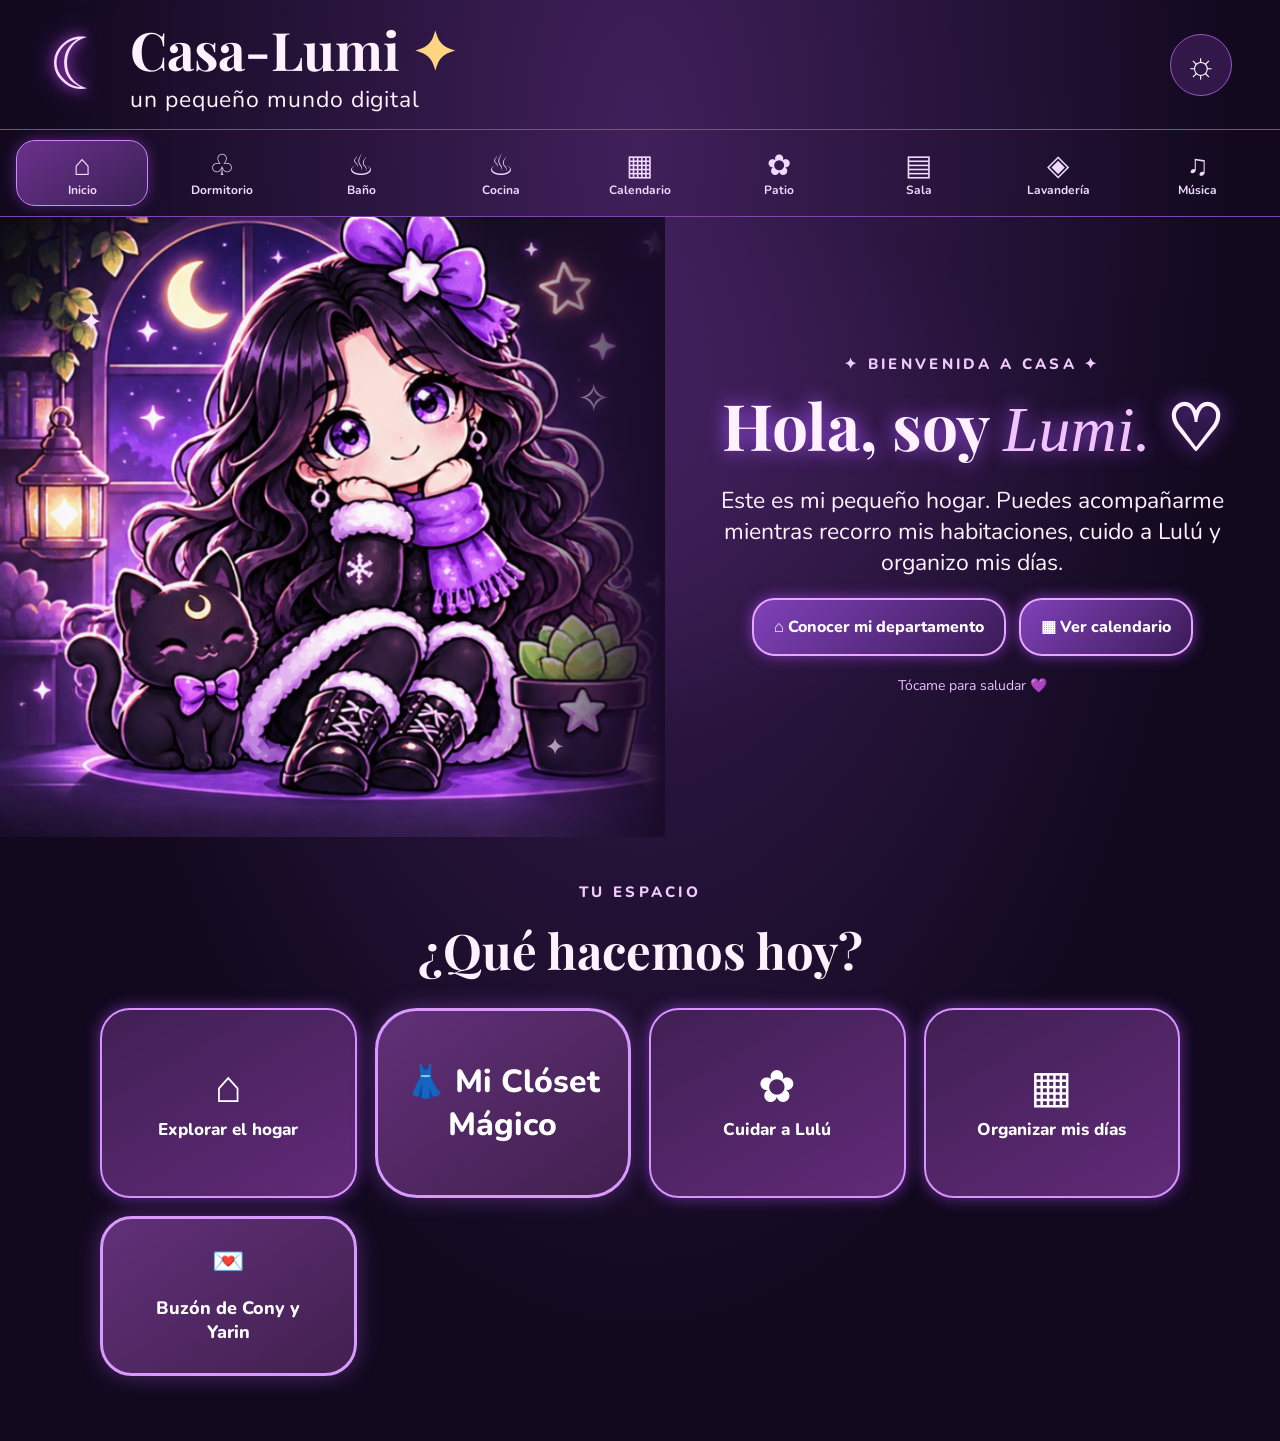
==== index.html @ df4fd211 "Add message box link to activities section Added a new message box link to the activities section." ====
<!doctype html>
<html lang="es">
<head>
  <meta charset="utf-8">
  <meta name="viewport" content="width=device-width,initial-scale=1">
  <meta name="theme-color" content="#160b25">
  <title>Casa-Lumi 2D</title>
  <link rel="stylesheet" href="styles.css">
  <script src="app.js" defer></script>

  <style>
    /* Tarjeta del buzón: no modifica las demás */
    .tarjetas > a.boton-buzon {
      display: flex;
      flex-direction: column;
      align-items: center;
      justify-content: center;
      gap: 12px;
      min-height: 160px;
      padding: 22px;
      border: 3px solid #d99aff;
      border-radius: 32px;
      background: linear-gradient(145deg, #613078, #42204f);
      color: #fff;
      font: inherit;
      font-size: 26px;
      font-weight: 800;
      text-decoration: none;
      text-align: center;
      box-shadow: 0 0 22px rgba(190,99,255,.35);
      transition: transform .2s ease;
    }

    .tarjetas > a.boton-buzon:hover {
      transform: translateY(-3px);
    }

    .tarjetas > a.boton-buzon span {
      font-size: 18px;
    }
  </style>
</head>

<body>
  <header class="cabecera">
    <div class="marca">
      <span class="luna">☾</span>
      <div>
        <h1>Casa-Lumi <span>✦</span></h1>
        <p>un pequeño mundo digital</p>
      </div>
    </div>
    <button id="luz" class="luz" aria-label="Cambiar iluminación">☼</button>
  </header>

  <nav class="menu" aria-label="Navegación">
    <button class="activo" data-seccion="inicio">⌂ <small>Inicio</small></button>
    <button data-seccion="dormitorio">♧ <small>Dormitorio</small></button>
    <button data-seccion="bano">♨ <small>Baño</small></button>
    <button data-seccion="cocina">♨ <small>Cocina</small></button>
    <button data-seccion="calendario">▦ <small>Calendario</small></button>
    <button data-seccion="patio">✿ <small>Patio</small></button>
    <button data-seccion="sala">▤ <small>Sala</small></button>
    <button data-seccion="lavanderia">◈ <small>Lavandería</small></button>
    <button data-seccion="musica">♫ <small>Música</small></button>
  </nav>

  <main>
    <section id="inicio" class="pantalla visible">
      <div class="hero">
        <div class="arte">
          <img
            src="assets/lumi-referencia.png"
            alt="Lumi junto a su gatito y Lulú"
            class="lumi"
            id="lumi"
          >
          <span class="estrella e1">✦</span>
          <span class="estrella e2">✧</span>
          <span class="estrella e3">✦</span>
        </div>

        <div class="presentacion">
          <p class="eyebrow">✦ BIENVENIDA A CASA ✦</p>
          <h2>Hola, soy <em>Lumi.</em> ♡</h2>
          <p>
            Este es mi pequeño hogar. Puedes acompañarme
            mientras recorro mis habitaciones, cuido a Lulú
            y organizo mis días.
          </p>

          <div class="acciones">
            <button data-ir="sala">⌂ Conocer mi departamento</button>
            <button data-ir="calendario">▦ Ver calendario</button>
          </div>

          <p id="saludo" aria-live="polite" class="mensaje">
            Tócame para saludar 💜
          </p>
        </div>
      </div>

      <div class="actividades">
        <p class="eyebrow">TU ESPACIO</p>
        <h2>¿Qué hacemos hoy?</h2>

        <div class="tarjetas">
          <button data-ir="sala">
            ⌂ <span>Explorar el hogar</span>
          </button>

          <a href="dressingroom/vestidor.html" class="boton-closet">
            👗 Mi Clóset Mágico
          </a>

          <button data-ir="patio">
            ✿ <span>Cuidar a Lulú</span>
          </button>

          <button data-ir="calendario">
            ▦ <span>Organizar mis días</span>
          </button>

          <!-- NUEVO: BUZÓN DE MENSAJES -->
          <a href="buzon/index.html" class="boton-buzon">
            💌 <span>Buzón de Cony y Yarin</span>
          </a>
        </div>
      </div>
    </section>

    <section id="habitacion" class="pantalla habitacion">
      <div class="habitacion-panel">
        <p class="eyebrow">CASA-LUMI 2D</p>
        <h2 id="titulo-habitacion"></h2>
        <p id="detalle-habitacion"></p>
        <p class="aviso">
          Esta habitación se construirá en la siguiente fase.
          La portada y su navegación ya funcionan.
        </p>
        <button data-ir="inicio">☾ Volver al inicio</button>
      </div>
    </section>
  </main>
</body>
</html>
---- styles.css ----
@import url('https://fonts.googleapis.com/css2?family=Nunito:wght@400;600;700;800&family=Playfair+Display:wght@600;700&display=swap');
:root{--fondo:#12091f;--panel:#251238;--texto:#fff1ff;--borde:#ab66df;--brillo:#d998ff}*{box-sizing:border-box}body{margin:0;background:radial-gradient(ellipse at 50% 10%,#40205b 0%,var(--fondo) 65%);color:var(--texto);font-family:Nunito,Arial,sans-serif;min-height:100vh}.cabecera{display:flex;justify-content:space-between;align-items:center;padding:14px clamp(16px,4vw,48px);border-bottom:1px solid #8443b5}.marca{display:flex;align-items:center;gap:17px}.luna{font-size:72px;line-height:1;color:#f8d9ff;text-shadow:0 0 12px #d850ff,0 0 28px #a044ff}.marca h1{font-family:'Playfair Display',serif;font-size:clamp(27px,5vw,53px);margin:0}.marca h1 span{color:#ffd583}.marca p{margin:0;font-size:clamp(13px,2vw,23px);letter-spacing:.04em}.luz{border:1px solid #9b53c5;background:#321848;color:white;border-radius:50%;width:62px;height:62px;font-size:35px;cursor:pointer}.menu{display:flex;overflow-x:auto;gap:7px;padding:10px 16px;border-bottom:1px solid #8145ac;scrollbar-width:thin}.menu button{flex:1 0 88px;background:transparent;color:#f1d9ff;border:1px solid transparent;border-radius:19px;font-size:29px;cursor:pointer;padding:7px}.menu small{display:block;font:700 12px Nunito}.menu button.activo,.menu button:hover{background:linear-gradient(145deg,#6b318c,#3a2055);border-color:#ce85ff;box-shadow:0 0 14px #b44eff66}.pantalla{display:none}.pantalla.visible{display:block}.hero{display:grid;grid-template-columns:minmax(0,1.08fr) minmax(0,1fr);align-items:center;min-height:480px;background:radial-gradient(ellipse at 20% 40%,#69328d66,transparent 60%)}.arte{position:relative;overflow:hidden;height:100%;min-height:470px;display:flex;align-items:center;justify-content:center}.arte:after{content:'';position:absolute;inset:0;background:linear-gradient(90deg,transparent 75%,#1a0b29 100%);pointer-events:none}.lumi{width:100%;height:100%;max-height:620px;object-fit:cover;object-position:center;filter:drop-shadow(0 0 18px #d378ff77);animation:respirar 4s ease-in-out infinite;cursor:pointer}.estrella{position:absolute;color:#ffe3ff;text-shadow:0 0 15px #e477ff;animation:brillar 2.8s ease-in-out infinite;pointer-events:none}.e1{top:14%;left:12%;font-size:27px}.e2{top:25%;right:8%;font-size:40px;animation-delay:1s}.e3{bottom:12%;right:15%;font-size:24px;animation-delay:.5s}.presentacion{text-align:center;padding:35px 25px}.eyebrow{letter-spacing:.22em;font-size:15px;font-weight:800;color:#f0cbff}.presentacion h2{font-family:'Playfair Display',serif;font-size:clamp(35px,5vw,67px);line-height:1.12;margin:15px 0;text-shadow:0 0 20px #a753ff}.presentacion h2 em{font-family:cursive;font-weight:400;color:#f3c3ff}.presentacion>p:not(.eyebrow){font-size:clamp(16px,2.2vw,23px);max-width:520px;margin:20px auto}.acciones{display:flex;justify-content:center;gap:13px;flex-wrap:wrap}.acciones button,.habitacion-panel button{background:linear-gradient(135deg,#8141ba,#3a1b57);border:2px solid #e8a6ff;border-radius:23px;color:white;padding:16px 20px;font:800 16px Nunito;box-shadow:0 0 14px #b84bff99;cursor:pointer}.mensaje{font-size:14px!important;color:#e6c0ff}.actividades{text-align:center;padding:30px 20px 65px}.actividades h2{font:700 clamp(29px,4vw,49px) 'Playfair Display',serif;margin:7px 0 26px}.tarjetas{display:grid;grid-template-columns:repeat(4,1fr);gap:18px;max-width:1080px;margin:auto}.tarjetas button{min-height:145px;background:linear-gradient(150deg,#402054,#612a78);border:2px solid #d893ff;border-radius:30px;box-shadow:0 0 15px #b24dff88;color:white;font-size:45px;cursor:pointer}.tarjetas span{display:block;font:800 17px Nunito;margin:5px 10px}.habitacion{padding:50px 20px}.habitacion-panel{max-width:670px;margin:auto;text-align:center;padding:55px 25px;background:#28153b;border:1px solid #9d63c7;border-radius:30px}.habitacion-panel h2{font:700 42px 'Playfair Display',serif}.aviso{color:#cfb4df}@keyframes respirar{0%,100%{transform:translateY(0) rotate(-.4deg)}50%{transform:translateY(-8px) rotate(.4deg)}}@keyframes brillar{0%,100%{opacity:.35;transform:scale(.85)}50%{opacity:1;transform:scale(1.2)}}.saludando{animation:saludar .8s ease-in-out 2!important}@keyframes saludar{0%,100%{transform:rotate(0)}30%{transform:rotate(-2deg)}70%{transform:rotate(2deg)}}body.claro{--fondo:#311747;--panel:#5a2b75}@media(max-width:720px){.hero{grid-template-columns:1fr}.arte{min-height:360px;height:420px}.lumi{object-fit:contain}.arte:after{background:linear-gradient(0deg,#1a0b29,transparent 18%)}.presentacion{padding:10px 18px 32px}.tarjetas{grid-template-columns:repeat(2,1fr);gap:10px}.tarjetas button{min-height:120px;font-size:36px}.tarjetas span{font-size:14px}.cabecera{padding:12px}.luna{font-size:48px}.luz{width:48px;height:48px;font-size:26px}}@media(prefers-reduced-motion:reduce){*,*:before,*:after{animation:none!important;transition:none!important}}
/* ==================================
   CASA-LUMI
   TARJETA DEL CLÓSET MÁGICO
   ================================== */

.tarjetas > a.boton-closet {
  display: flex;
  flex-direction: column;
  align-items: center;
  justify-content: center;
  gap: 18px;

  width: 100%;
  min-height: 190px;
  padding: 24px;

  background: linear-gradient(
    145deg,
    #613078,
    #42204f
  );

  border: 3px solid #d99aff;
  border-radius: 42px;

  color: #ffffff;
  text-decoration: none;
  text-align: center;

  font-size: 32px;
  font-weight: 800;
  font-family: inherit;

  box-shadow:
    0 0 22px rgba(190, 99, 255, 0.35);

  cursor: pointer;
  transition: transform 0.2s ease;
}

.tarjetas > a.boton-closet span {
  display: block;
  font-size: 24px;
  font-weight: 800;
}

.tarjetas > a.boton-closet:hover {
  transform: translateY(-3px);
}

.tarjetas > a.boton-closet:active {
  transform: scale(0.97);
}
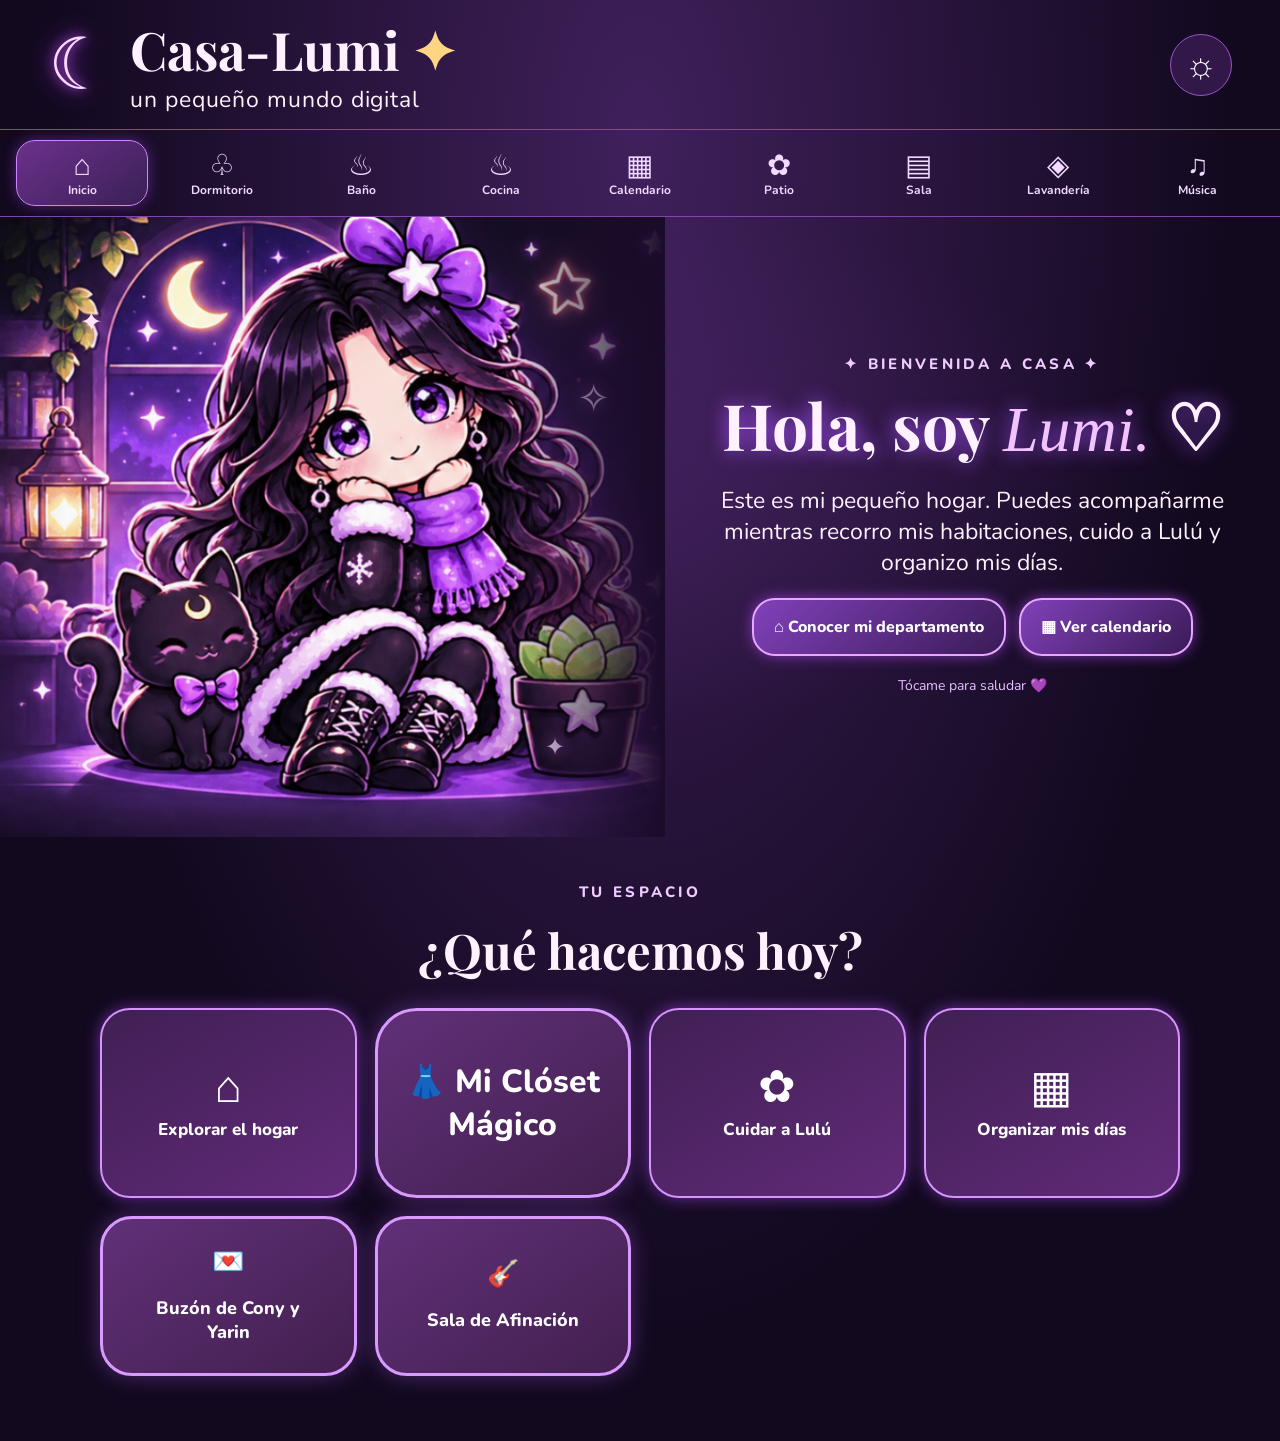
==== commit 79cca8a3: "Add Sala de Afinación button to index.html" ====
--- a/index.html
+++ b/index.html
@@ -38,6 +38,45 @@
 
     .tarjetas > a.boton-buzon span {
       font-size: 18px;
+    }
+
+    /* NUEVO: Sala de Afinación */
+    .tarjetas > a.boton-afinacion {
+      display: flex;
+      flex-direction: column;
+      align-items: center;
+      justify-content: center;
+      gap: 12px;
+      min-height: 160px;
+      padding: 22px;
+      border: 3px solid #d99aff;
+      border-radius: 32px;
+      background: linear-gradient(
+        145deg,
+        #613078,
+        #42204f
+      );
+      color: #fff;
+      font: inherit;
+      font-size: 26px;
+      font-weight: 800;
+      text-decoration: none;
+      text-align: center;
+      box-shadow: 0 0 22px rgba(190,99,255,.35);
+      transition: transform .2s ease;
+    }
+
+    .tarjetas > a.boton-afinacion:hover {
+      transform: translateY(-3px);
+    }
+
+    .tarjetas > a.boton-afinacion span {
+      font-size: 18px;
+    }
+
+    .tarjetas > a.boton-afinacion:focus-visible {
+      outline: 3px solid #f1d4ff;
+      outline-offset: 4px;
     }
   </style>
 </head>
@@ -122,9 +161,14 @@
             ▦ <span>Organizar mis días</span>
           </button>
 
-          <!-- NUEVO: BUZÓN DE MENSAJES -->
+          <!-- BUZÓN DE MENSAJES -->
           <a href="buzon/index.html" class="boton-buzon">
             💌 <span>Buzón de Cony y Yarin</span>
+          </a>
+
+          <!-- NUEVO: SALA DE AFINACIÓN -->
+          <a href="afinacion/index.html" class="boton-afinacion">
+            🎸 <span>Sala de Afinación</span>
           </a>
         </div>
       </div>
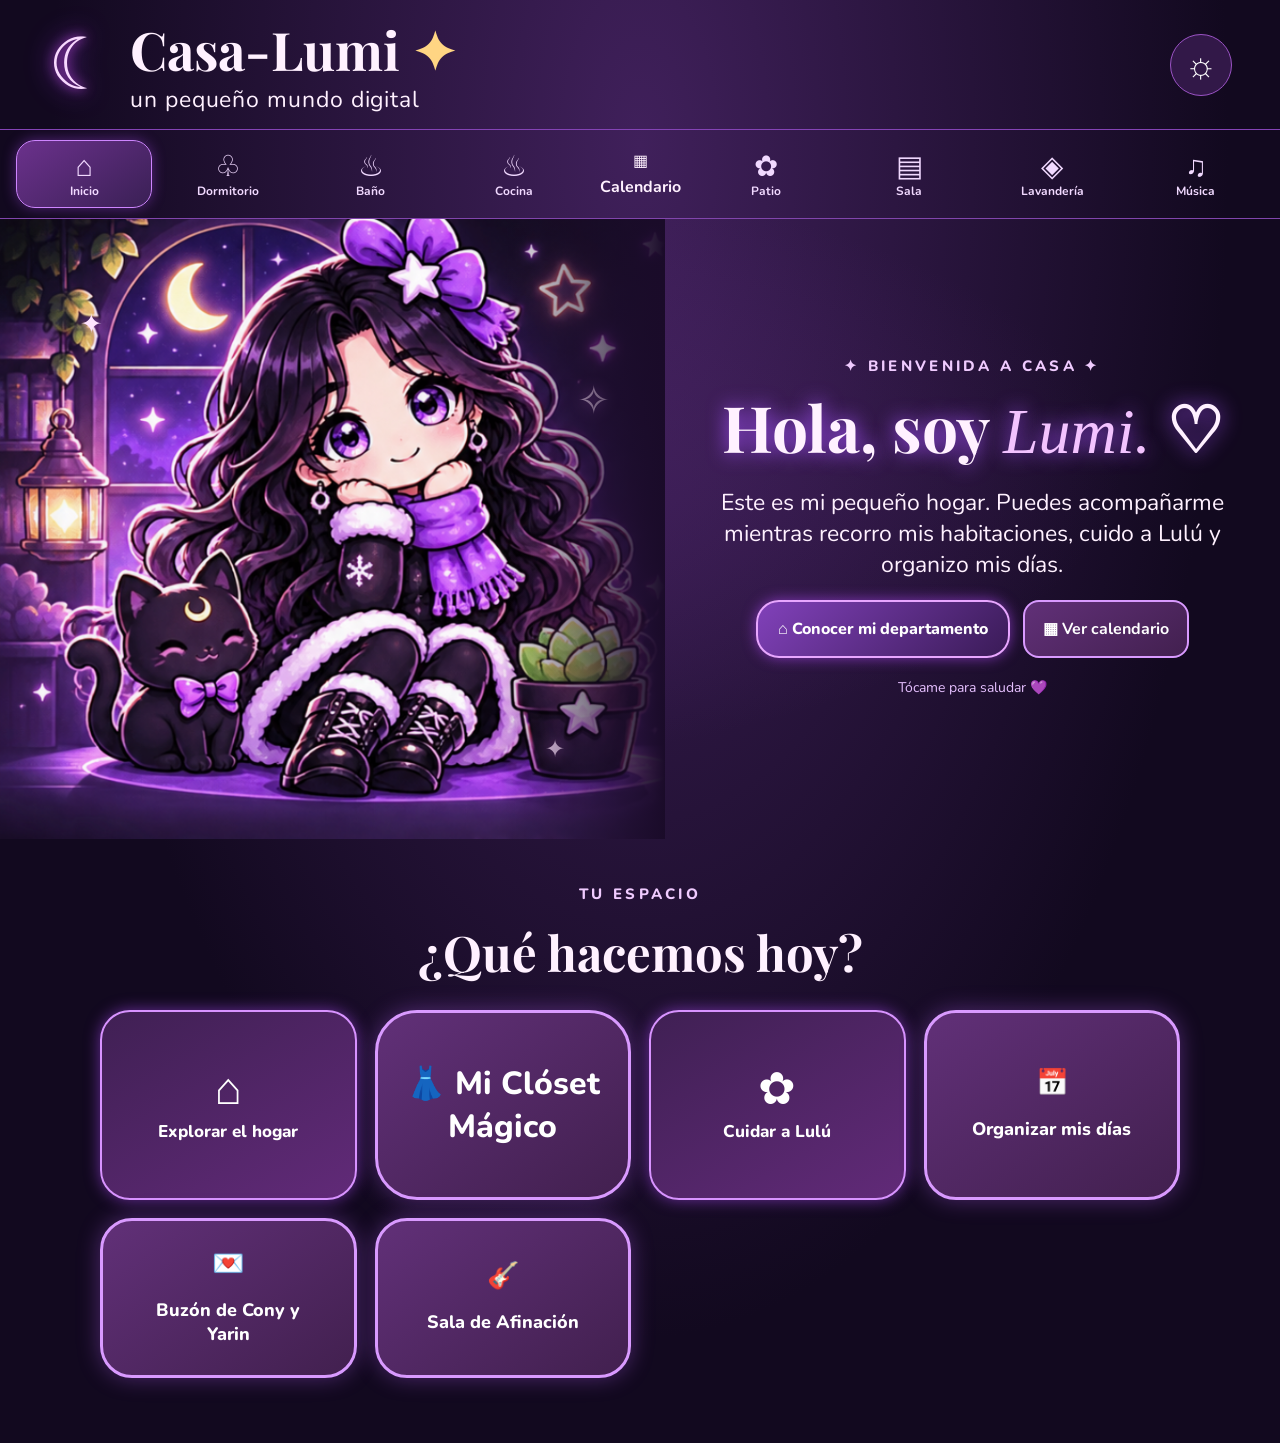
==== commit 0aaa8e8f: "Update index.html with new metadata and styles Added meta description and updated title with an emoj" ====
--- a/index.html
+++ b/index.html
@@ -5,13 +5,21 @@
   <meta charset="utf-8">
   <meta name="viewport" content="width=device-width,initial-scale=1">
   <meta name="theme-color" content="#160b25">
-  <title>Casa-Lumi 2D</title>
-  <link rel="stylesheet" href="styles.css">
-  <script src="app.js" defer></script>
+  <meta name="description" content="Casa-Lumi, un pequeño mundo digital mágico.">
+  <title>Casa-Lumi 2D 💜</title>
+
+  <link rel="stylesheet" href="styles.css?v=4">
+  <script src="app.js?v=4" defer></script>
 
   <style>
-    /* Tarjeta del buzón: no modifica las demás */
-    .tarjetas > a.boton-buzon {
+    /* =====================================
+       CASA-LUMI 💜
+       BOTONES Y ENLACES ESPECIALES
+       ===================================== */
+
+    .tarjetas > a.boton-buzon,
+    .tarjetas > a.boton-afinacion,
+    .tarjetas > a.boton-calendario {
       display: flex;
       flex-direction: column;
       align-items: center;
@@ -28,164 +36,373 @@
       font-weight: 800;
       text-decoration: none;
       text-align: center;
-      box-shadow: 0 0 22px rgba(190,99,255,.35);
-      transition: transform .2s ease;
-    }
-
-    .tarjetas > a.boton-buzon:hover {
+      box-shadow: 0 0 22px rgba(190, 99, 255, 0.35);
+      transition: transform 0.2s ease, box-shadow 0.2s ease;
+      cursor: pointer;
+    }
+
+    .tarjetas > a.boton-buzon:hover,
+    .tarjetas > a.boton-afinacion:hover,
+    .tarjetas > a.boton-calendario:hover {
       transform: translateY(-3px);
-    }
-
-    .tarjetas > a.boton-buzon span {
+      box-shadow: 0 0 28px rgba(190, 99, 255, 0.55);
+    }
+
+    .tarjetas > a.boton-buzon span,
+    .tarjetas > a.boton-afinacion span,
+    .tarjetas > a.boton-calendario span {
       font-size: 18px;
     }
 
-    /* NUEVO: Sala de Afinación */
-    .tarjetas > a.boton-afinacion {
-      display: flex;
+    /* =====================================
+       CALENDARIO EN EL MENÚ PRINCIPAL
+       ===================================== */
+
+    .menu > a.boton-calendario-menu {
+      display: inline-flex;
       flex-direction: column;
       align-items: center;
       justify-content: center;
-      gap: 12px;
-      min-height: 160px;
-      padding: 22px;
-      border: 3px solid #d99aff;
-      border-radius: 32px;
-      background: linear-gradient(
-        145deg,
-        #613078,
-        #42204f
-      );
+      gap: 4px;
+      padding: 10px;
+      border-radius: 12px;
+      color: inherit;
+      text-decoration: none;
+      font: inherit;
+      cursor: pointer;
+    }
+
+    .menu > a.boton-calendario-menu small {
+      font-size: inherit;
+    }
+
+    /* =====================================
+       CALENDARIO EN LA PRESENTACIÓN
+       ===================================== */
+
+    .acciones > a.boton-calendario-inicio {
+      display: inline-flex;
+      align-items: center;
+      justify-content: center;
+      padding: 12px 18px;
+      border: 2px solid #d99aff;
+      border-radius: 16px;
+      background: linear-gradient(145deg, #613078, #42204f);
       color: #fff;
+      text-decoration: none;
       font: inherit;
-      font-size: 26px;
-      font-weight: 800;
-      text-decoration: none;
-      text-align: center;
-      box-shadow: 0 0 22px rgba(190,99,255,.35);
-      transition: transform .2s ease;
-    }
-
-    .tarjetas > a.boton-afinacion:hover {
-      transform: translateY(-3px);
-    }
-
-    .tarjetas > a.boton-afinacion span {
-      font-size: 18px;
-    }
-
-    .tarjetas > a.boton-afinacion:focus-visible {
+      font-weight: bold;
+      cursor: pointer;
+    }
+
+    .acciones > a.boton-calendario-inicio:hover {
+      filter: brightness(1.15);
+    }
+
+    /* =====================================
+       ACCESIBILIDAD
+       ===================================== */
+
+    a.boton-buzon:focus-visible,
+    a.boton-afinacion:focus-visible,
+    a.boton-calendario:focus-visible,
+    a.boton-calendario-menu:focus-visible,
+    a.boton-calendario-inicio:focus-visible {
       outline: 3px solid #f1d4ff;
       outline-offset: 4px;
     }
+
+    @media (prefers-reduced-motion: reduce) {
+      .tarjetas > a.boton-buzon,
+      .tarjetas > a.boton-afinacion,
+      .tarjetas > a.boton-calendario {
+        transition: none;
+      }
+    }
   </style>
 </head>
 
 <body>
+
+  <!-- =====================================
+       CABECERA PRINCIPAL
+       ===================================== -->
+
   <header class="cabecera">
+
     <div class="marca">
+
       <span class="luna">☾</span>
+
       <div>
         <h1>Casa-Lumi <span>✦</span></h1>
         <p>un pequeño mundo digital</p>
       </div>
+
     </div>
-    <button id="luz" class="luz" aria-label="Cambiar iluminación">☼</button>
+
+    <button
+      id="luz"
+      class="luz"
+      type="button"
+      aria-label="Cambiar iluminación"
+    >
+      ☼
+    </button>
+
   </header>
 
+  <!-- =====================================
+       NAVEGACIÓN PRINCIPAL
+       ===================================== -->
+
   <nav class="menu" aria-label="Navegación">
-    <button class="activo" data-seccion="inicio">⌂ <small>Inicio</small></button>
-    <button data-seccion="dormitorio">♧ <small>Dormitorio</small></button>
-    <button data-seccion="bano">♨ <small>Baño</small></button>
-    <button data-seccion="cocina">♨ <small>Cocina</small></button>
-    <button data-seccion="calendario">▦ <small>Calendario</small></button>
-    <button data-seccion="patio">✿ <small>Patio</small></button>
-    <button data-seccion="sala">▤ <small>Sala</small></button>
-    <button data-seccion="lavanderia">◈ <small>Lavandería</small></button>
-    <button data-seccion="musica">♫ <small>Música</small></button>
+
+    <button
+      class="activo"
+      type="button"
+      data-seccion="inicio"
+    >
+      ⌂ <small>Inicio</small>
+    </button>
+
+    <button type="button" data-seccion="dormitorio">
+      ♧ <small>Dormitorio</small>
+    </button>
+
+    <button type="button" data-seccion="bano">
+      ♨ <small>Baño</small>
+    </button>
+
+    <button type="button" data-seccion="cocina">
+      ♨ <small>Cocina</small>
+    </button>
+
+    <!-- CALENDARIO: ENLACE DIRECTO -->
+
+    <a
+      href="calendario/index.html"
+      class="boton-calendario-menu"
+    >
+      ▦ <small>Calendario</small>
+    </a>
+
+    <button type="button" data-seccion="patio">
+      ✿ <small>Patio</small>
+    </button>
+
+    <button type="button" data-seccion="sala">
+      ▤ <small>Sala</small>
+    </button>
+
+    <button type="button" data-seccion="lavanderia">
+      ◈ <small>Lavandería</small>
+    </button>
+
+    <button type="button" data-seccion="musica">
+      ♫ <small>Música</small>
+    </button>
+
   </nav>
 
   <main>
-    <section id="inicio" class="pantalla visible">
+
+    <!-- =====================================
+         PANTALLA DE INICIO
+         ===================================== -->
+
+    <section
+      id="inicio"
+      class="pantalla visible"
+    >
+
       <div class="hero">
+
+        <!-- PERSONAJE OFICIAL DE LUMI -->
+
         <div class="arte">
+
           <img
             src="assets/lumi-referencia.png"
             alt="Lumi junto a su gatito y Lulú"
             class="lumi"
             id="lumi"
           >
-          <span class="estrella e1">✦</span>
-          <span class="estrella e2">✧</span>
-          <span class="estrella e3">✦</span>
+
+          <span class="estrella e1" aria-hidden="true">✦</span>
+          <span class="estrella e2" aria-hidden="true">✧</span>
+          <span class="estrella e3" aria-hidden="true">✦</span>
+
         </div>
 
+        <!-- PRESENTACIÓN -->
+
         <div class="presentacion">
-          <p class="eyebrow">✦ BIENVENIDA A CASA ✦</p>
-          <h2>Hola, soy <em>Lumi.</em> ♡</h2>
+
+          <p class="eyebrow">
+            ✦ BIENVENIDA A CASA ✦
+          </p>
+
+          <h2>
+            Hola, soy <em>Lumi.</em> ♡
+          </h2>
+
           <p>
-            Este es mi pequeño hogar. Puedes acompañarme
-            mientras recorro mis habitaciones, cuido a Lulú
+            Este es mi pequeño hogar.
+            Puedes acompañarme mientras recorro
+            mis habitaciones, cuido a Lulú
             y organizo mis días.
           </p>
 
           <div class="acciones">
-            <button data-ir="sala">⌂ Conocer mi departamento</button>
-            <button data-ir="calendario">▦ Ver calendario</button>
+
+            <button
+              type="button"
+              data-ir="sala"
+            >
+              ⌂ Conocer mi departamento
+            </button>
+
+            <!-- ACCESO DIRECTO AL CALENDARIO -->
+
+            <a
+              href="calendario/index.html"
+              class="boton-calendario-inicio"
+            >
+              ▦ Ver calendario
+            </a>
+
           </div>
 
-          <p id="saludo" aria-live="polite" class="mensaje">
+          <p
+            id="saludo"
+            aria-live="polite"
+            class="mensaje"
+          >
             Tócame para saludar 💜
           </p>
+
         </div>
+
       </div>
 
+      <!-- =====================================
+           ACTIVIDADES DE CASA-LUMI
+           ===================================== -->
+
       <div class="actividades">
-        <p class="eyebrow">TU ESPACIO</p>
-        <h2>¿Qué hacemos hoy?</h2>
+
+        <p class="eyebrow">
+          TU ESPACIO
+        </p>
+
+        <h2>
+          ¿Qué hacemos hoy?
+        </h2>
 
         <div class="tarjetas">
-          <button data-ir="sala">
+
+          <!-- EXPLORAR EL HOGAR -->
+
+          <button
+            type="button"
+            data-ir="sala"
+          >
             ⌂ <span>Explorar el hogar</span>
           </button>
 
-          <a href="dressingroom/vestidor.html" class="boton-closet">
+          <!-- CLÓSET MÁGICO -->
+
+          <a
+            href="dressingroom/vestidor.html"
+            class="boton-closet"
+          >
             👗 Mi Clóset Mágico
           </a>
 
-          <button data-ir="patio">
+          <!-- PATIO DE LULÚ -->
+
+          <button
+            type="button"
+            data-ir="patio"
+          >
             ✿ <span>Cuidar a Lulú</span>
           </button>
 
-          <button data-ir="calendario">
-            ▦ <span>Organizar mis días</span>
-          </button>
-
-          <!-- BUZÓN DE MENSAJES -->
-          <a href="buzon/index.html" class="boton-buzon">
-            💌 <span>Buzón de Cony y Yarin</span>
+          <!-- CALENDARIO MÁGICO -->
+
+          <a
+            href="calendario/index.html"
+            class="boton-calendario"
+          >
+            📅
+            <span>Organizar mis días</span>
           </a>
 
-          <!-- NUEVO: SALA DE AFINACIÓN -->
-          <a href="afinacion/index.html" class="boton-afinacion">
-            🎸 <span>Sala de Afinación</span>
+          <!-- BUZÓN MÁGICO -->
+
+          <a
+            href="buzon/index.html"
+            class="boton-buzon"
+          >
+            💌
+            <span>Buzón de Cony y Yarin</span>
           </a>
+
+          <!-- SALA DE AFINACIÓN -->
+
+          <a
+            href="afinacion/index.html"
+            class="boton-afinacion"
+          >
+            🎸
+            <span>Sala de Afinación</span>
+          </a>
+
         </div>
+
       </div>
+
     </section>
 
-    <section id="habitacion" class="pantalla habitacion">
+    <!-- =====================================
+         HABITACIONES DE CASA-LUMI
+         ===================================== -->
+
+    <section
+      id="habitacion"
+      class="pantalla habitacion"
+    >
+
       <div class="habitacion-panel">
-        <p class="eyebrow">CASA-LUMI 2D</p>
+
+        <p class="eyebrow">
+          CASA-LUMI 2D
+        </p>
+
         <h2 id="titulo-habitacion"></h2>
+
         <p id="detalle-habitacion"></p>
+
         <p class="aviso">
-          Esta habitación se construirá en la siguiente fase.
-          La portada y su navegación ya funcionan.
+          Esta habitación se construirá
+          en la siguiente fase.
+          La portada y su navegación
+          ya funcionan.
         </p>
-        <button data-ir="inicio">☾ Volver al inicio</button>
+
+        <button
+          type="button"
+          data-ir="inicio"
+        >
+          ☾ Volver al inicio
+        </button>
+
       </div>
+
     </section>
+
   </main>
+
 </body>
 </html>
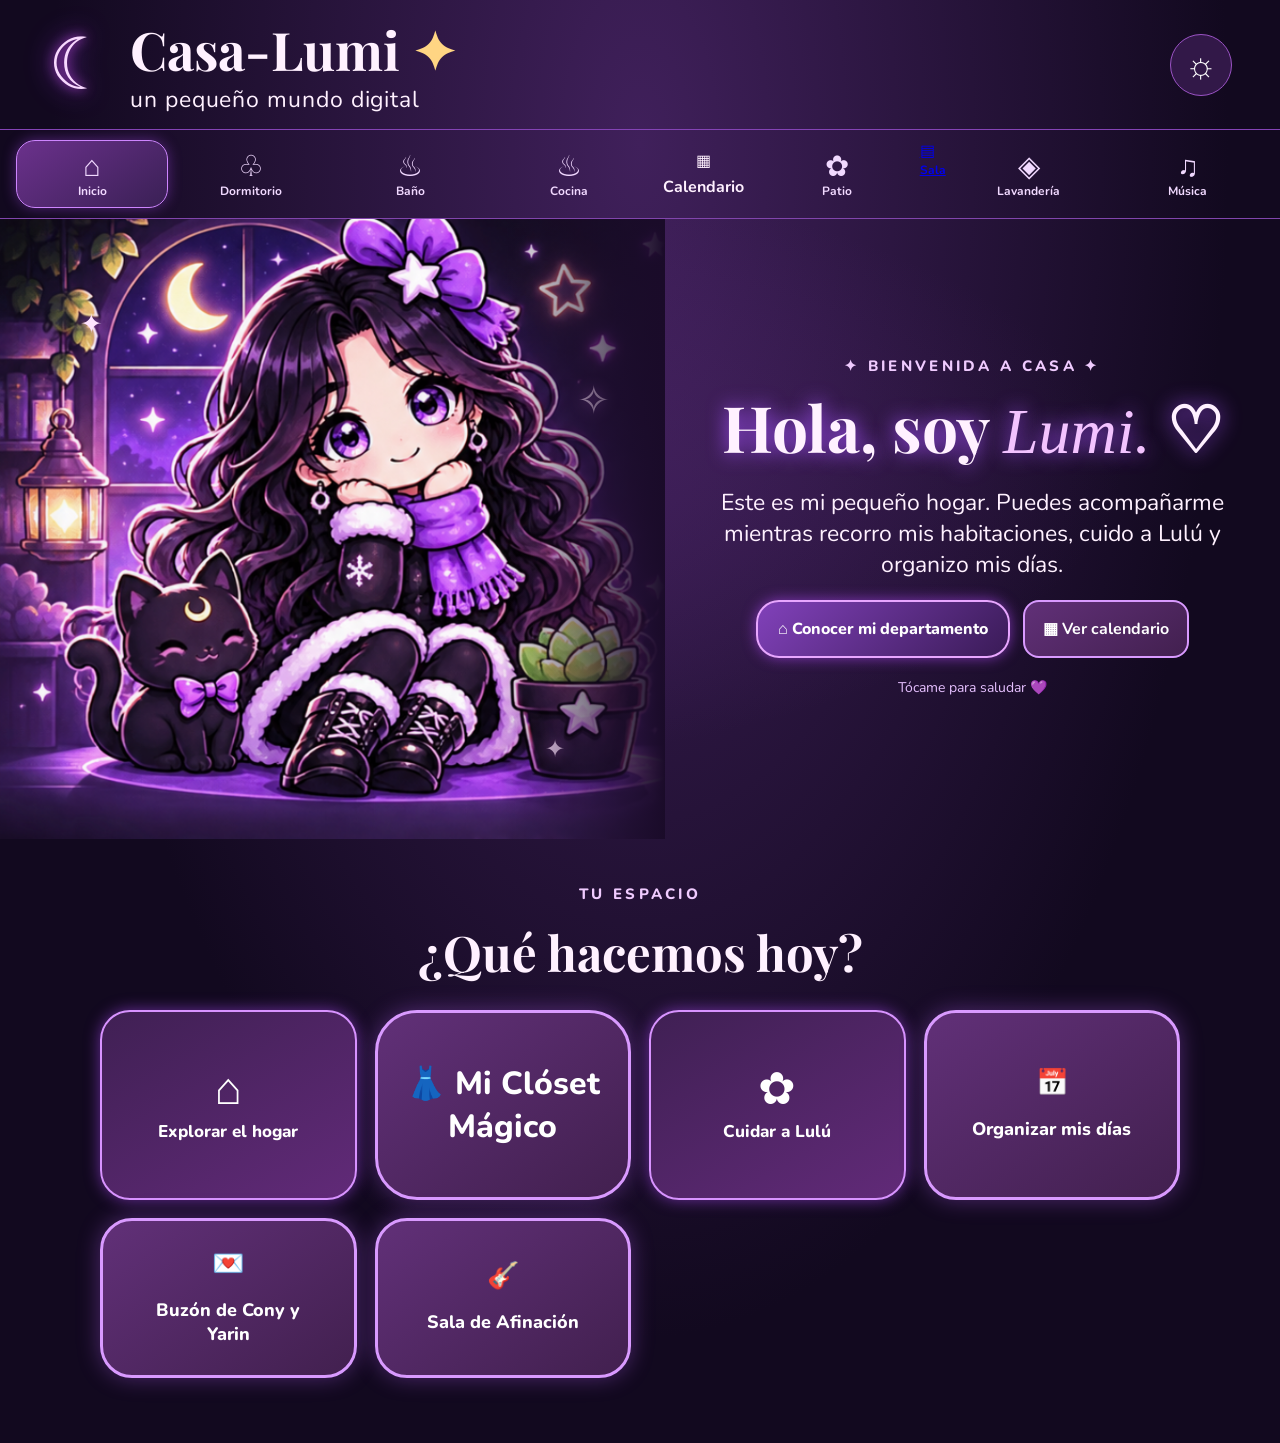
==== commit 8e5127cb: "Replace Sala button with a link to sala.html" ====
--- a/index.html
+++ b/index.html
@@ -5,10 +5,18 @@
   <meta charset="utf-8">
   <meta name="viewport" content="width=device-width,initial-scale=1">
   <meta name="theme-color" content="#160b25">
-  <meta name="description" content="Casa-Lumi, un pequeño mundo digital mágico.">
-  <title>Casa-Lumi 2D 💜</title>
-
-  <link rel="stylesheet" href="styles.css?v=4">
+  
+<title>Casa-Lumi 2D 💜</title>
+
+<!-- CONFIGURACIÓN ANDROID -->
+<link rel="manifest" href="manifest.webmanifest">
+<link rel="icon" type="image/png" href="assets/icon-192(1).png">
+<link rel="apple-touch-icon" href="assets/icon-192(1).png">
+
+<link rel="stylesheet" href="styles.css?v=4">
+  
+
+  
   <script src="app.js?v=4" defer></script>
 
   <style>
@@ -191,9 +199,10 @@
       ✿ <small>Patio</small>
     </button>
 
-    <button type="button" data-seccion="sala">
-      ▤ <small>Sala</small>
-    </button>
+    
+<a href="sala.html" class="boton-sala">
+  ▤ <small>Sala</small>
+</a>
 
     <button type="button" data-seccion="lavanderia">
       ◈ <small>Lavandería</small>
@@ -406,3 +415,15 @@
 
 </body>
 </html>
+<!-- CASA-LUMI: SERVICE WORKER ANDROID -->
+<script>
+  if ("serviceWorker" in navigator) {
+    window.addEventListener("load", () => {
+      navigator.serviceWorker
+        .register("./sw.js")
+        .catch(error => {
+          console.error("Error al registrar SW:", error);
+        });
+    });
+  }
+</script>
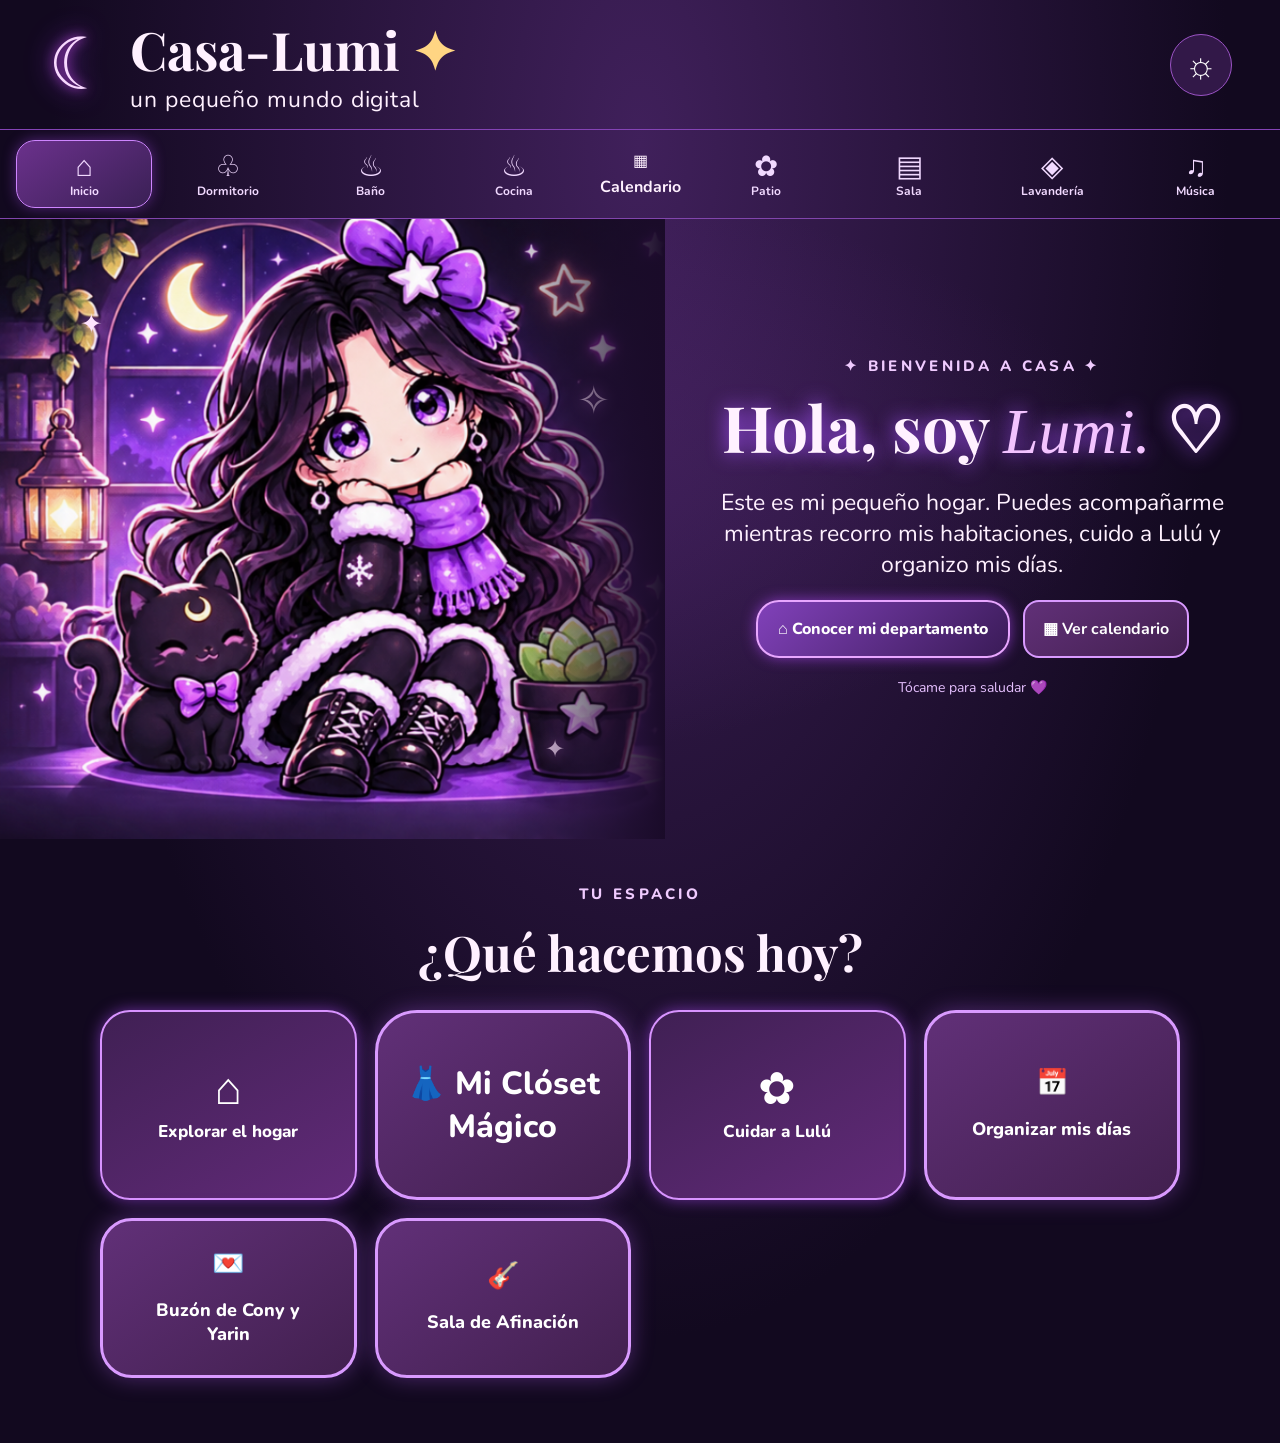
==== commit 55066d30: "Change sala link from anchor to button Replaced anchor tag with a button for navigation to sala.html" ====
--- a/index.html
+++ b/index.html
@@ -199,10 +199,10 @@
       ✿ <small>Patio</small>
     </button>
 
+    <button type="button" onclick="window.location.href='sala.html'">
+  ▤ <small>Sala</small>
+</button>
     
-<a href="sala.html" class="boton-sala">
-  ▤ <small>Sala</small>
-</a>
 
     <button type="button" data-seccion="lavanderia">
       ◈ <small>Lavandería</small>
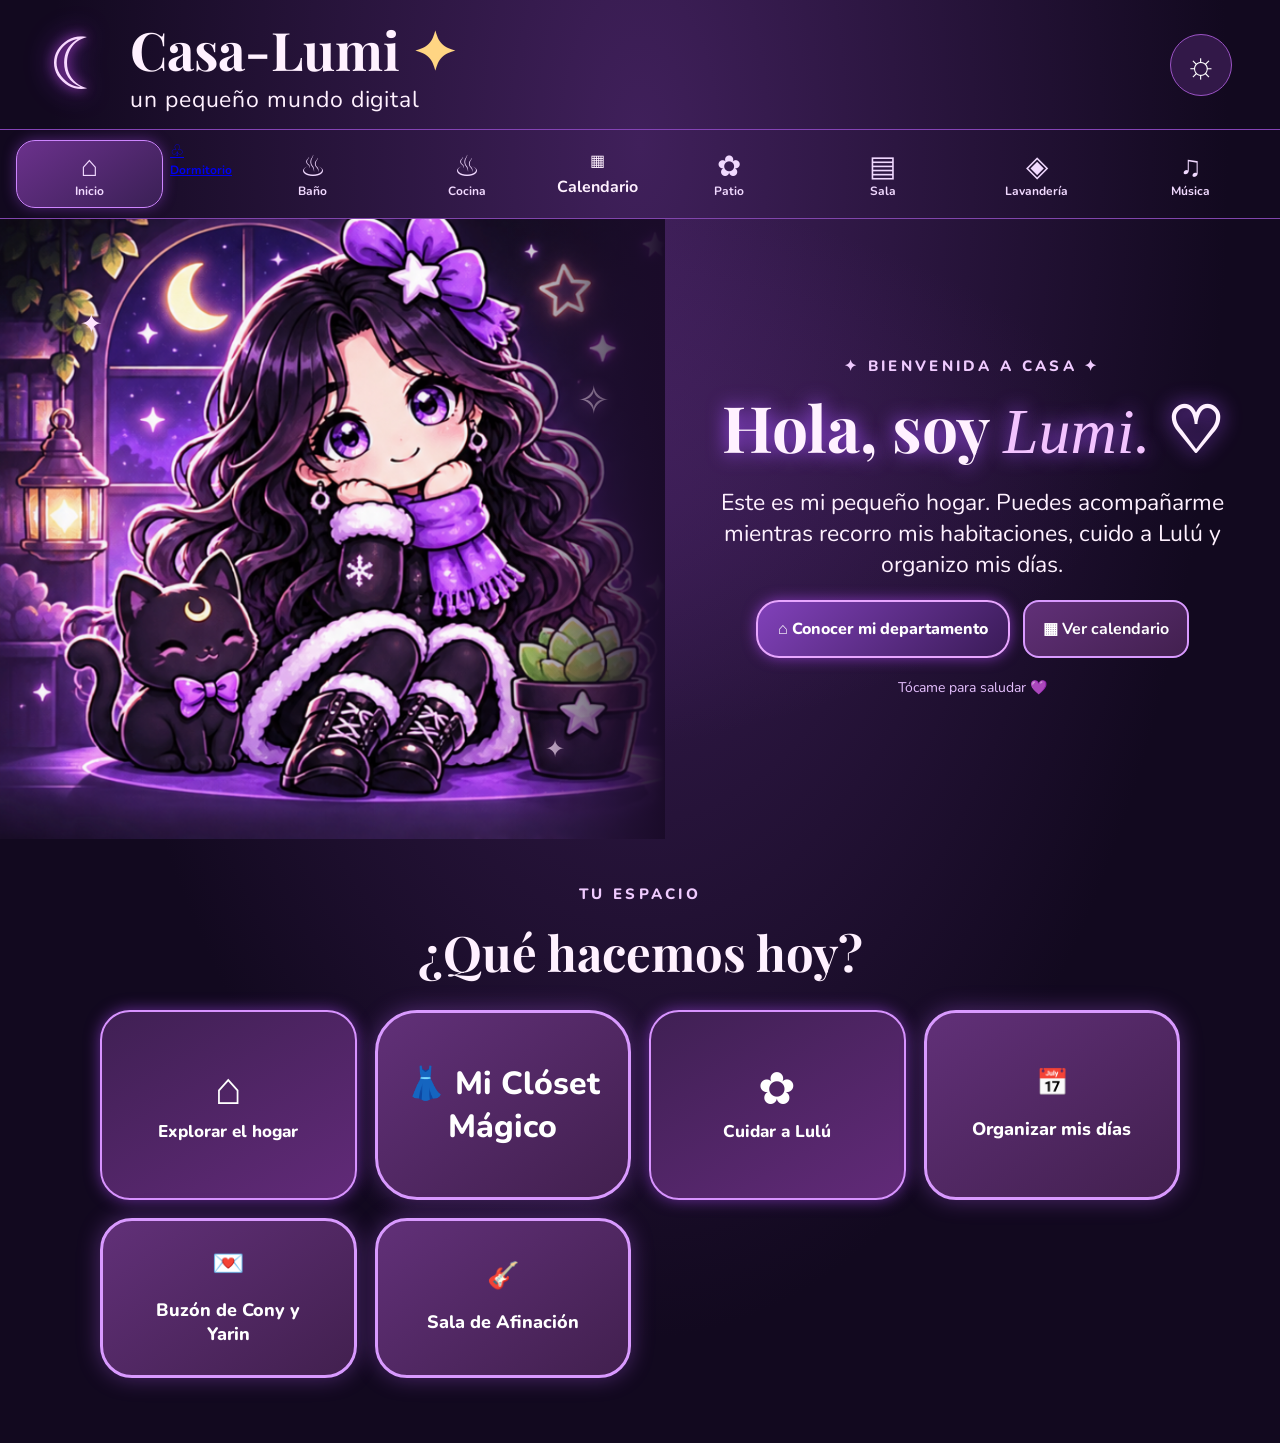
==== commit c84060a6: "Update index.html" ====
--- a/index.html
+++ b/index.html
@@ -174,9 +174,11 @@
       ⌂ <small>Inicio</small>
     </button>
 
-    <button type="button" data-seccion="dormitorio">
-      ♧ <small>Dormitorio</small>
-    </button>
+    
+<a href="dormitorio/index.html" class="boton-dormitorio">
+  ♧ <small>Dormitorio</small>
+</a>
+    
 
     <button type="button" data-seccion="bano">
       ♨ <small>Baño</small>
